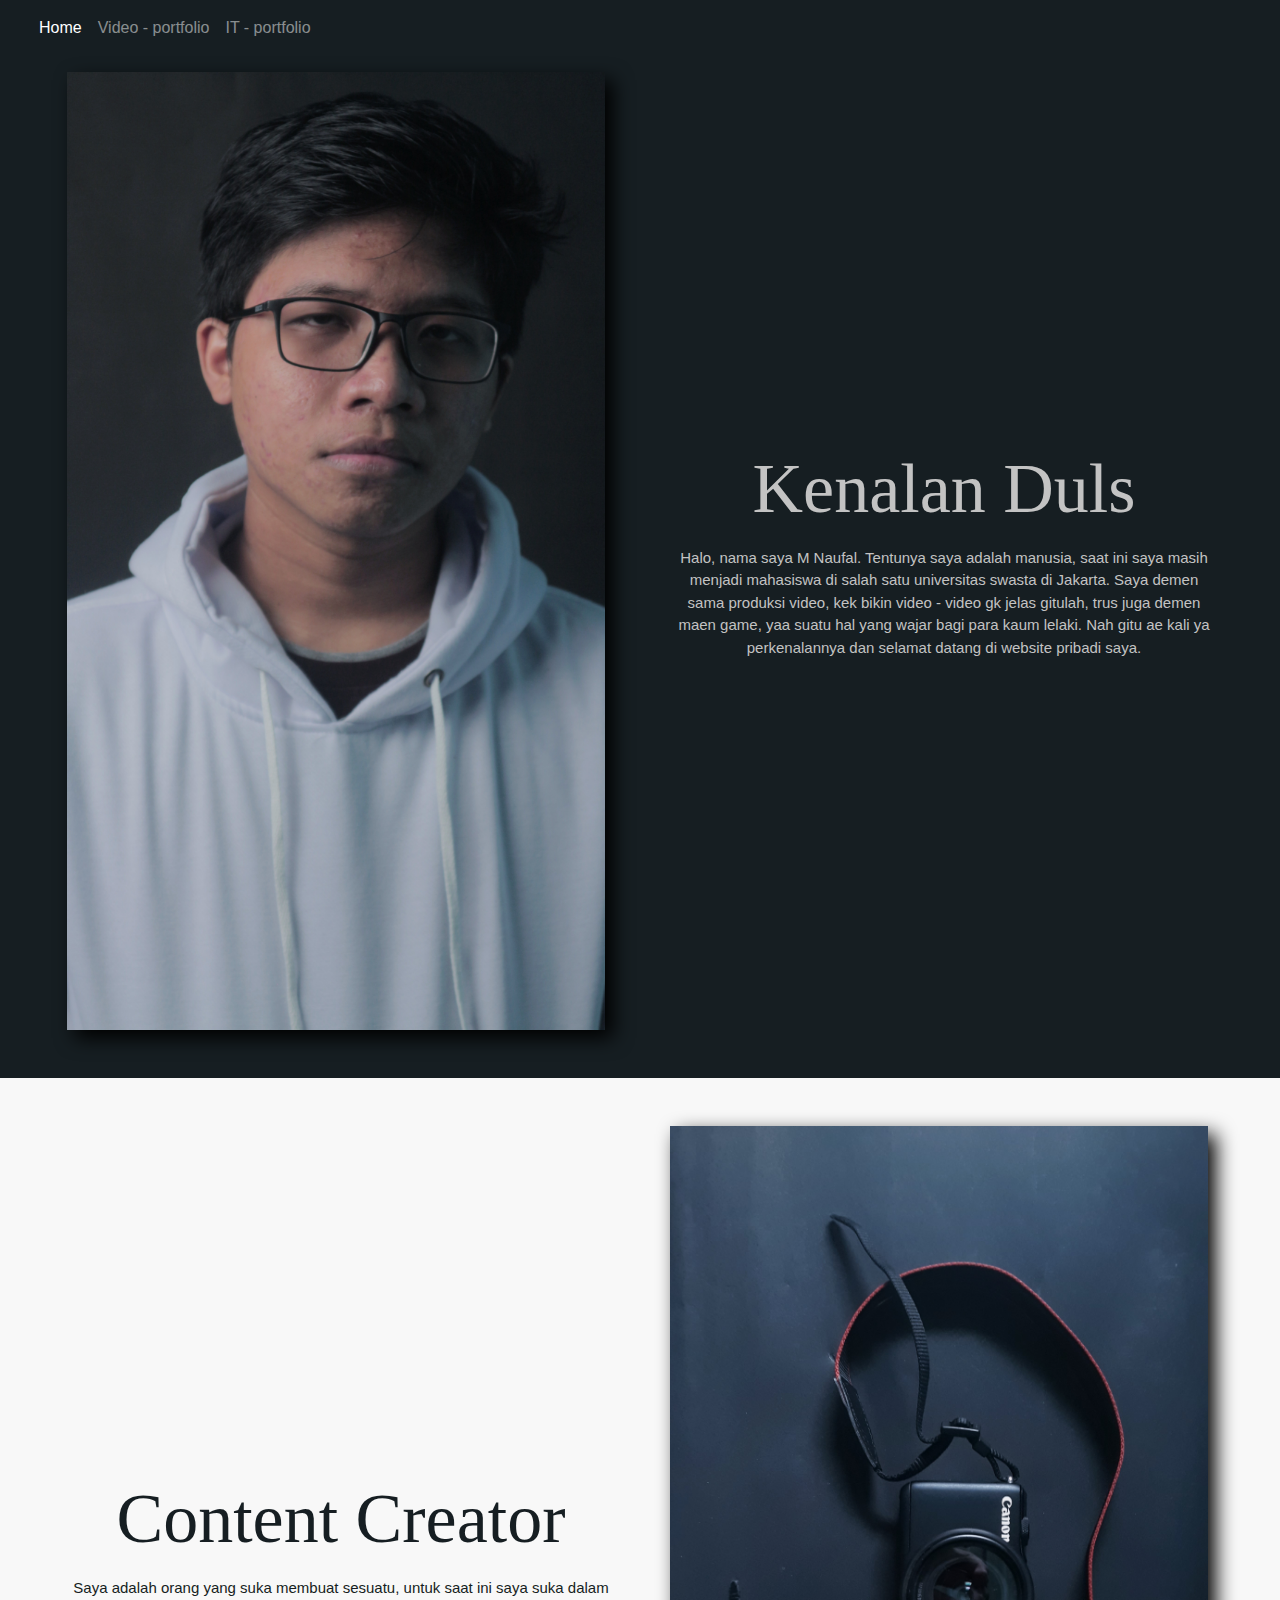
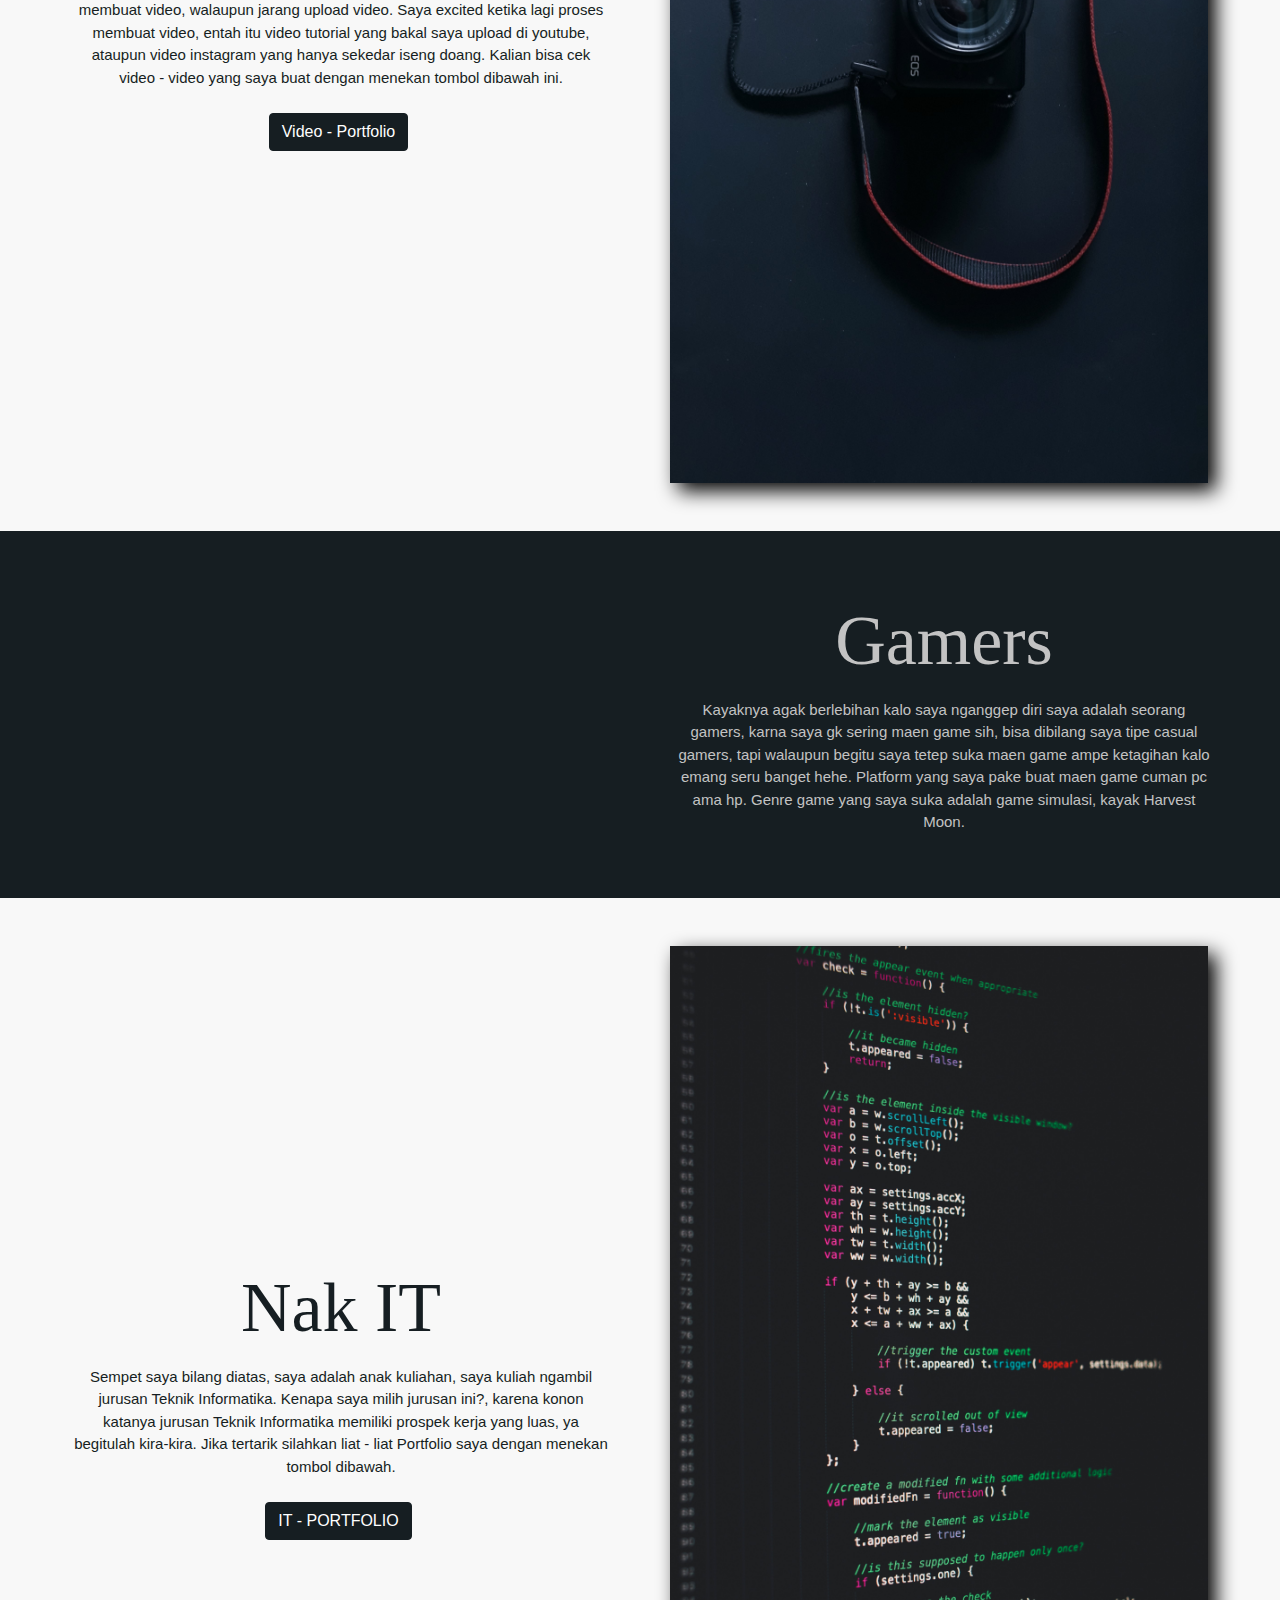
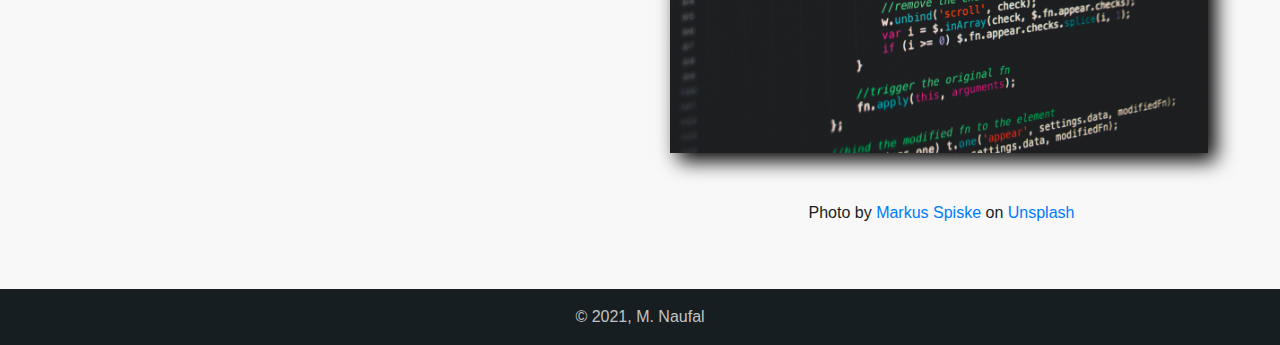
==== index.html @ 66a227f8 "Upload My Personal Website" ====
<!DOCTYPE html>
<html lang="en">
<head>
    <meta charset="UTF-8">
    <meta http-equiv="X-UA-Compatible" content="IE=edge">
    <meta name="viewport" content="width=device-width, initial-scale=1.0">
    <title>Selamat Datang</title>

    
    <link rel="stylesheet" href="css/bootstrap.css">
    <script src="https://code.jquery.com/jquery-3.5.1.slim.min.js" integrity="sha384-DfXdz2htPH0lsSSs5nCTpuj/zy4C+OGpamoFVy38MVBnE+IbbVYUew+OrCXaRkfj" crossorigin="anonymous"></script>
    <script src="https://cdn.jsdelivr.net/npm/bootstrap@4.6.0/dist/js/bootstrap.bundle.min.js" integrity="sha384-Piv4xVNRyMGpqkS2by6br4gNJ7DXjqk09RmUpJ8jgGtD7zP9yug3goQfGII0yAns" crossorigin="anonymous"></script>
    
    <style>

      /* // Small devices (landscape phones, 576px and up) */
      @media (min-width: 320px) {
        
        .title{
          font-family: MADE TOMMY Outline;
          font-size: 50px;
          margin-top: 20px;
        }

        .desc{
          font-size: 12px;
        }

        .image {
          filter: drop-shadow(8px 8px 10px black);
          width: 100%;
        }
        
      }

      /* // Small devices (landscape phones, 576px and up) */
      @media (min-width: 576px) {
        
        .title{
          font-family: MADE TOMMY Outline;
          font-size: 70px;
        }

        .desc{
          font-size: 18px;
        }

        .image {
          filter: drop-shadow(8px 8px 10px black);
          width: 100%;
        }

      }

      /* // Medium devices (tablets, 768px and up) */
      @media (min-width: 768px) {
        .title{
          font-family: MADE TOMMY Outline;
          font-size: 55px;
          padding-right: 10px;
        }

        .desc{
          font-size: 14px;
          padding-right: 10px;
        }

        .image {
          filter: drop-shadow(8px 8px 10px black);
          width: 100%;
          padding-left: 10px;
        }

      }

      /* // Large devices (desktops, 992px and up) */
      @media (min-width: 992px) {

        .title{
          font-family: MADE TOMMY Outline;
          font-size: 70px;
          padding-right: 15px;
        }

        .desc{
          font-size: 15px;
          padding-right: 15px;
        }

        .image {
          filter: drop-shadow(8px 8px 10px black);
          width: 100%;
          padding-left: 15px;
        }

      }

      /* Extra large devices (large desktops, 1200px and up) */
      @media (min-width: 1200px) {
        .title{
          font-family: MADE TOMMY Outline;
          font-size: 70px;
          padding-left: 20px;
        }

        .desc{
          font-size: 15px;
          padding-left: 20px;
        }

        .image {
          filter: drop-shadow(8px 8px 10px black);
          width: 100%;
          padding-right: 20px;
        }
      }

    </style>

</head>
<body>

<!-- navbar -->

<div class="container-fluid" style="background-color: #161E22">
  <nav class="navbar navbar-expand-md navbar-dark bg-transparent">
    <button class="navbar-toggler" type="button" data-toggle="collapse" data-target="#navbarTogglerDemo01" aria-controls="navbarTogglerDemo01" aria-expanded="false" aria-label="Toggle navigation">
      <span class="navbar-toggler-icon"></span>
    </button>
    <div class="collapse navbar-collapse" id="navbarTogglerDemo01">
      
      <ul class="navbar-nav mr-auto mt-2 mt-lg-0">
        <li class="nav-item active">
          <a class="nav-link" href="">Home <span class="sr-only">(current)</span></a>
        </li>
        <li class="nav-item">
          <a class="nav-link" href="video-portfolio.html">Video - portfolio</a>
        </li>
        <li class="nav-item">
          <a class="nav-link" href="it-portfolio.html">IT - portfolio</a>
        </li>
      </ul>

    </div>
  </nav>
</div>

<!-- navbar -->

<!-- intro -->

<div class="container-fluid" style="background-color: #161E22">

  <div class="container pb-5 pt-3" style="color: white">

    <div class="row mx-md-n5">
    
      <div class="col-md-6">
        <img src="assets/close up (color grade).jpg" alt="" class="image" id="image">
      </div>
      
      <div class="col-md-6 justify-content-center align-self-center text-center" style="color: #C3C3C3" id="intro-text">
        <h1 class="title"> Kenalan Duls </h1>
        <p class="mt-3 desc">Halo, nama saya M Naufal. Tentunya saya adalah manusia, saat ini saya masih menjadi mahasiswa di salah satu universitas swasta di Jakarta. Saya demen sama produksi video, kek bikin video - video gk jelas gitulah, trus juga demen maen game, yaa suatu hal yang wajar bagi para kaum lelaki. Nah gitu ae kali ya perkenalannya dan selamat datang di website pribadi saya. </p>
      </div>

    </div>


  </div>
    
</div>

<!-- intro -->

<!-- Content Creator -->

<div class="container-fluid" style="background-color: #F8F8F8">

  <div class="container pb-5 pt-5" style="color: white">

    <div class="row mx-md-n5" style="color: #161E22">
    
      <div class="col-md-6 order-md-6">
        <img src="assets/canon.jpg" alt="" class="image" id="image">
      </div>

      <div class="col-md-6 justify-content-center align-self-center text-center">
        <h1 class="title title-white"> Content Creator </h1>
        <p class="mt-3 desc desc-white">Saya adalah orang yang suka membuat sesuatu, untuk saat ini saya suka dalam membuat video, walaupun jarang upload video. Saya excited ketika lagi proses membuat video, entah itu video tutorial yang bakal saya upload di youtube, ataupun video instagram yang hanya sekedar iseng doang. Kalian bisa cek video - video yang saya buat dengan menekan tombol dibawah ini. </p>
        <a href="video-portfolio.php"> <button type="button" class="btn btn-dark mt-2" style="background-color: #161E22; border-color: #161E22">Video - Portfolio</button> </a>
      </div>

    </div>


  </div>
    
</div>

<!-- Content Creator -->

<!-- Gamers -->

<div class="container-fluid" style="background-color: #161E22">

  <div class="container pb-5 pt-5" style="color: white">

    <div class="row mx-md-n5">
    
      <div class="col-md-6">
        <img src="assets/game.jpg" alt="" class="image">
      </div>
      
      <div class="col-md-6 justify-content-center align-self-center text-center" style="color: #C3C3C3">
        <h1 class="title"> Gamers </h1>
        <p class="mt-3 desc">Kayaknya agak berlebihan kalo saya nganggep diri saya adalah seorang gamers, karna saya gk sering maen game sih, bisa dibilang saya tipe casual gamers, tapi walaupun begitu saya tetep suka maen game ampe ketagihan kalo emang seru banget hehe. Platform yang saya pake buat maen game cuman pc ama hp. Genre game yang saya suka adalah game simulasi, kayak Harvest Moon. </p>
      </div>

    </div>


  </div>
    
</div>

<!-- Gamers -->

<!-- Nak IT -->

<div class="container-fluid" style="background-color: #F8F8F8">

  <div class="container pb-5 pt-5" style="color: white">

    <div class="row mx-md-n5" style="color: #161E22">
    
      <div class="col-md-6 order-md-6">
        <img src="assets/code.jpg" alt="" class="image">
        <p class="mt-5 text-center"> Photo by <a href="https://unsplash.com/@markusspiske?utm_source=unsplash&utm_medium=referral&utm_content=creditCopyText" target="_blank">Markus Spiske</a> on <a href="https://unsplash.com/s/photos/coding?utm_source=unsplash&utm_medium=referral&utm_content=creditCopyText" target="_blank">Unsplash</a></p> 
      </div>

      <div class="col-md-6 justify-content-center align-self-center text-center">
        <h1 class="title title-white"> Nak IT </h1>
        <p class="mt-3 desc desc-white">Sempet saya bilang diatas, saya adalah anak kuliahan, saya kuliah ngambil jurusan Teknik Informatika. Kenapa saya milih jurusan ini?, karena konon katanya jurusan Teknik Informatika memiliki prospek kerja yang luas, ya begitulah kira-kira. Jika tertarik silahkan liat - liat Portfolio saya dengan menekan tombol dibawah.</p>
        <a href="it-portfolio.php"> <button type="button" class="btn btn-dark mt-2" style="background-color: #161E22; border-color: #161E22">IT - PORTFOLIO</button> </a>
      </div>

    </div>

    
  
  </div>
    
</div>

<!-- Nak IT -->

<!-- copyright -->
<div class="container-fluid" style="background-color: #161E22">

  <div class="container" style="color: white">

    <div class="row mx-md-n5">
      
      <div class="col-md-12 text-center" style="color: #C3C3C3">
        <p class="mt-3">© 2021, M. Naufal</p>
      </div>

    </div>


  </div>
    
</div>
<!-- copyright -->

</body>

</html>
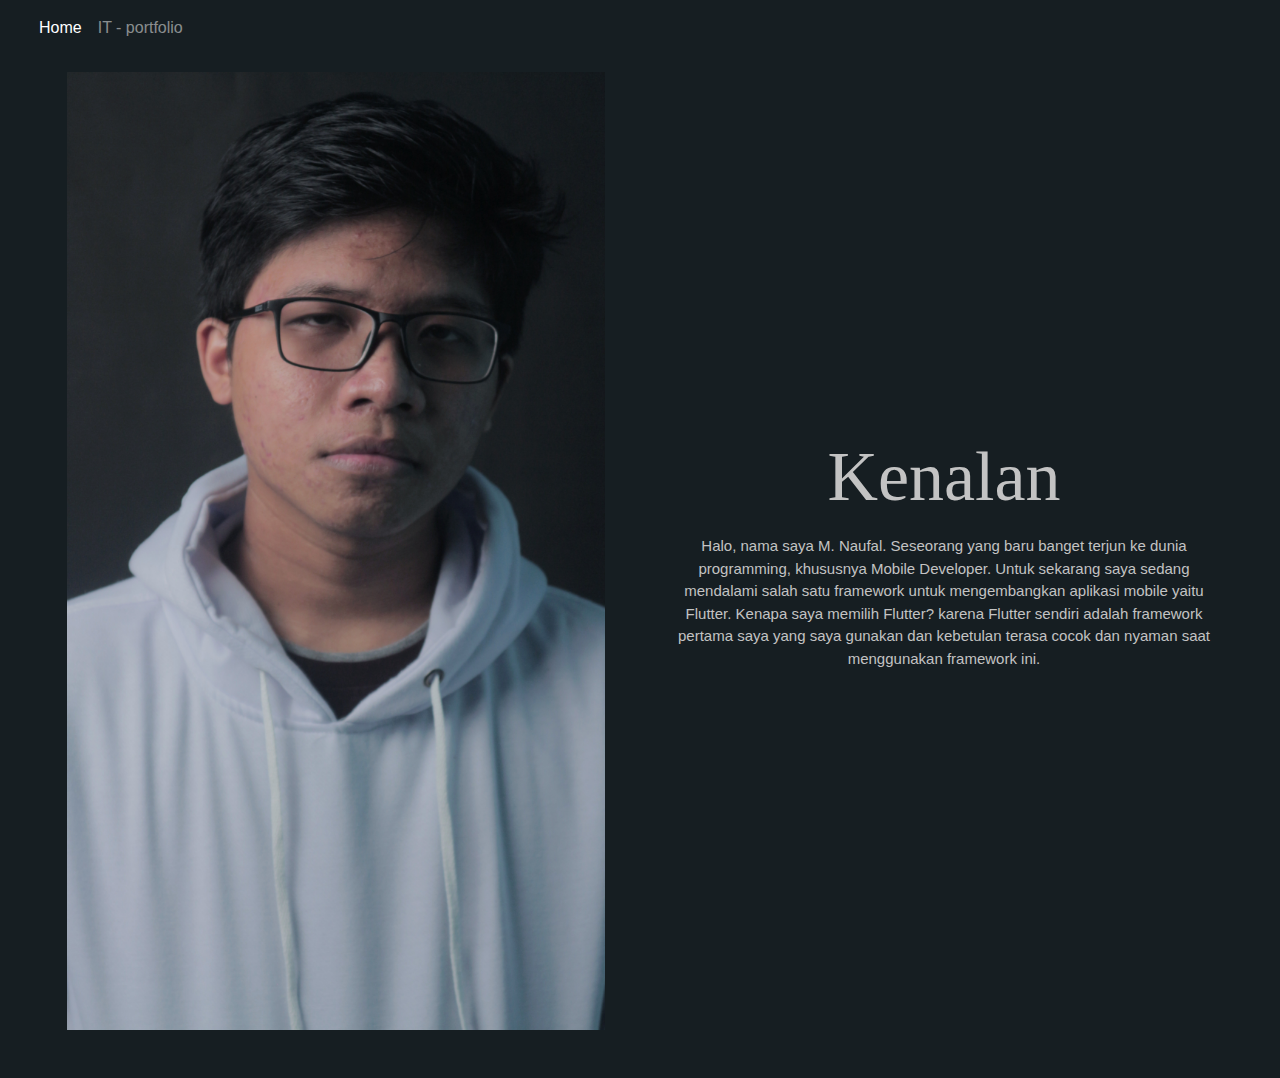
==== commit c38e50f1: "asset update" ====
--- a/index.html
+++ b/index.html
@@ -1,278 +1,308 @@
 <!DOCTYPE html>
 <html lang="en">
+
 <head>
-    <meta charset="UTF-8">
-    <meta http-equiv="X-UA-Compatible" content="IE=edge">
-    <meta name="viewport" content="width=device-width, initial-scale=1.0">
-    <title>Selamat Datang</title>
-
-    
-    <link rel="stylesheet" href="css/bootstrap.css">
-    <script src="https://code.jquery.com/jquery-3.5.1.slim.min.js" integrity="sha384-DfXdz2htPH0lsSSs5nCTpuj/zy4C+OGpamoFVy38MVBnE+IbbVYUew+OrCXaRkfj" crossorigin="anonymous"></script>
-    <script src="https://cdn.jsdelivr.net/npm/bootstrap@4.6.0/dist/js/bootstrap.bundle.min.js" integrity="sha384-Piv4xVNRyMGpqkS2by6br4gNJ7DXjqk09RmUpJ8jgGtD7zP9yug3goQfGII0yAns" crossorigin="anonymous"></script>
-    
-    <style>
-
-      /* // Small devices (landscape phones, 576px and up) */
-      @media (min-width: 320px) {
-        
-        .title{
-          font-family: MADE TOMMY Outline;
-          font-size: 50px;
-          margin-top: 20px;
+  <meta charset="UTF-8">
+  <meta http-equiv="X-UA-Compatible" content="IE=edge">
+  <meta name="viewport" content="width=device-width, initial-scale=1.0">
+  <title>Selamat Datang</title>
+
+
+  <link rel="stylesheet" href="css/bootstrap.css">
+  <script src="https://code.jquery.com/jquery-3.5.1.slim.min.js"
+    integrity="sha384-DfXdz2htPH0lsSSs5nCTpuj/zy4C+OGpamoFVy38MVBnE+IbbVYUew+OrCXaRkfj"
+    crossorigin="anonymous"></script>
+  <script src="https://cdn.jsdelivr.net/npm/bootstrap@4.6.0/dist/js/bootstrap.bundle.min.js"
+    integrity="sha384-Piv4xVNRyMGpqkS2by6br4gNJ7DXjqk09RmUpJ8jgGtD7zP9yug3goQfGII0yAns"
+    crossorigin="anonymous"></script>
+
+  <style>
+    /* // Small devices (landscape phones, 576px and up) */
+    @media (min-width: 320px) {
+
+      .title {
+        font-family: MADE TOMMY Outline;
+        font-size: 50px;
+        margin-top: 20px;
+      }
+
+      .desc {
+        font-size: 12px;
+      }
+
+      .image {
+        /* filter: drop-shadow(8px 8px 10px black); */
+        width: 100%;
+      }
+
+      .project-image {
+            /* filter: drop-shadow(2px 2px 5px rgb(199, 199, 199)); */
+            width: 100%
         }
 
-        .desc{
-          font-size: 12px;
-        }
-
-        .image {
-          filter: drop-shadow(8px 8px 10px black);
-          width: 100%;
-        }
-        
-      }
-
-      /* // Small devices (landscape phones, 576px and up) */
-      @media (min-width: 576px) {
-        
-        .title{
-          font-family: MADE TOMMY Outline;
-          font-size: 70px;
-        }
-
-        .desc{
-          font-size: 18px;
-        }
-
-        .image {
-          filter: drop-shadow(8px 8px 10px black);
-          width: 100%;
-        }
-
-      }
-
-      /* // Medium devices (tablets, 768px and up) */
-      @media (min-width: 768px) {
-        .title{
-          font-family: MADE TOMMY Outline;
-          font-size: 55px;
-          padding-right: 10px;
-        }
-
-        .desc{
-          font-size: 14px;
-          padding-right: 10px;
-        }
-
-        .image {
-          filter: drop-shadow(8px 8px 10px black);
-          width: 100%;
-          padding-left: 10px;
-        }
-
-      }
-
-      /* // Large devices (desktops, 992px and up) */
-      @media (min-width: 992px) {
-
-        .title{
-          font-family: MADE TOMMY Outline;
-          font-size: 70px;
-          padding-right: 15px;
-        }
-
-        .desc{
-          font-size: 15px;
-          padding-right: 15px;
-        }
-
-        .image {
-          filter: drop-shadow(8px 8px 10px black);
-          width: 100%;
-          padding-left: 15px;
-        }
-
-      }
-
-      /* Extra large devices (large desktops, 1200px and up) */
-      @media (min-width: 1200px) {
-        .title{
-          font-family: MADE TOMMY Outline;
-          font-size: 70px;
-          padding-left: 20px;
-        }
-
-        .desc{
-          font-size: 15px;
-          padding-left: 20px;
-        }
-
-        .image {
-          filter: drop-shadow(8px 8px 10px black);
-          width: 100%;
-          padding-right: 20px;
-        }
-      }
-
-    </style>
+    }
+
+    /* // Small devices (landscape phones, 576px and up) */
+    @media (min-width: 576px) {
+
+      .title {
+        font-family: MADE TOMMY Outline;
+        font-size: 70px;
+      }
+
+      .desc {
+        font-size: 18px;
+      }
+
+      .image {
+        /* filter: drop-shadow(8px 8px 10px black); */
+        width: 100%;
+      }
+
+    }
+
+    /* // Medium devices (tablets, 768px and up) */
+    @media (min-width: 768px) {
+      .title {
+        font-family: MADE TOMMY Outline;
+        font-size: 55px;
+        padding-right: 10px;
+      }
+
+      .desc {
+        font-size: 14px;
+        padding-right: 10px;
+      }
+
+      .image {
+        /* filter: drop-shadow(8px 8px 10px black); */
+        width: 100%;
+        padding-left: 10px;
+      }
+
+    }
+
+    /* // Large devices (desktops, 992px and up) */
+    @media (min-width: 992px) {
+
+      .title {
+        font-family: MADE TOMMY Outline;
+        font-size: 70px;
+        padding-right: 15px;
+      }
+
+      .desc {
+        font-size: 15px;
+        padding-right: 15px;
+      }
+
+      .image {
+        /* filter: drop-shadow(8px 8px 10px black); */
+        width: 100%;
+        padding-left: 15px;
+      }
+
+    }
+
+    /* Extra large devices (large desktops, 1200px and up) */
+    @media (min-width: 1200px) {
+      .title {
+        font-family: MADE TOMMY Outline;
+        font-size: 70px;
+        padding-left: 20px;
+      }
+
+      .desc {
+        font-size: 15px;
+        padding-left: 20px;
+      }
+
+      .image {
+        /* filter: drop-shadow(8px 8px 10px black); */
+        width: 100%;
+        padding-right: 20px;
+      }
+    }
+  </style>
 
 </head>
+
 <body>
 
-<!-- navbar -->
-
-<div class="container-fluid" style="background-color: #161E22">
-  <nav class="navbar navbar-expand-md navbar-dark bg-transparent">
-    <button class="navbar-toggler" type="button" data-toggle="collapse" data-target="#navbarTogglerDemo01" aria-controls="navbarTogglerDemo01" aria-expanded="false" aria-label="Toggle navigation">
-      <span class="navbar-toggler-icon"></span>
-    </button>
-    <div class="collapse navbar-collapse" id="navbarTogglerDemo01">
-      
-      <ul class="navbar-nav mr-auto mt-2 mt-lg-0">
-        <li class="nav-item active">
-          <a class="nav-link" href="">Home <span class="sr-only">(current)</span></a>
-        </li>
-        <li class="nav-item">
-          <a class="nav-link" href="video-portfolio.html">Video - portfolio</a>
-        </li>
-        <li class="nav-item">
-          <a class="nav-link" href="it-portfolio.html">IT - portfolio</a>
-        </li>
-      </ul>
-
-    </div>
-  </nav>
-</div>
-
-<!-- navbar -->
-
-<!-- intro -->
-
-<div class="container-fluid" style="background-color: #161E22">
-
-  <div class="container pb-5 pt-3" style="color: white">
-
-    <div class="row mx-md-n5">
-    
-      <div class="col-md-6">
-        <img src="assets/close up (color grade).jpg" alt="" class="image" id="image">
-      </div>
-      
-      <div class="col-md-6 justify-content-center align-self-center text-center" style="color: #C3C3C3" id="intro-text">
-        <h1 class="title"> Kenalan Duls </h1>
-        <p class="mt-3 desc">Halo, nama saya M Naufal. Tentunya saya adalah manusia, saat ini saya masih menjadi mahasiswa di salah satu universitas swasta di Jakarta. Saya demen sama produksi video, kek bikin video - video gk jelas gitulah, trus juga demen maen game, yaa suatu hal yang wajar bagi para kaum lelaki. Nah gitu ae kali ya perkenalannya dan selamat datang di website pribadi saya. </p>
-      </div>
-
-    </div>
-
-
+  <!-- navbar -->
+
+  <div class="container-fluid" style="background-color: #161E22">
+    <nav class="navbar navbar-expand-md navbar-dark bg-transparent">
+      <button class="navbar-toggler" type="button" data-toggle="collapse" data-target="#navbarTogglerDemo01"
+        aria-controls="navbarTogglerDemo01" aria-expanded="false" aria-label="Toggle navigation">
+        <span class="navbar-toggler-icon"></span>
+      </button>
+      <div class="collapse navbar-collapse" id="navbarTogglerDemo01">
+
+        <ul class="navbar-nav mr-auto mt-2 mt-lg-0">
+          <li class="nav-item active">
+            <a class="nav-link" href="">Home <span class="sr-only">(current)</span></a>
+          </li>
+          <!-- <li class="nav-item">
+            <a class="nav-link" href="video-portfolio.html">Video - portfolio</a>
+          </li> -->
+          <li class="nav-item">
+            <a class="nav-link" href="it-portfolio.html">IT - portfolio</a>
+          </li>
+        </ul>
+
+      </div>
+    </nav>
   </div>
-    
-</div>
-
-<!-- intro -->
-
-<!-- Content Creator -->
-
-<div class="container-fluid" style="background-color: #F8F8F8">
-
-  <div class="container pb-5 pt-5" style="color: white">
-
-    <div class="row mx-md-n5" style="color: #161E22">
-    
-      <div class="col-md-6 order-md-6">
-        <img src="assets/canon.jpg" alt="" class="image" id="image">
-      </div>
-
-      <div class="col-md-6 justify-content-center align-self-center text-center">
-        <h1 class="title title-white"> Content Creator </h1>
-        <p class="mt-3 desc desc-white">Saya adalah orang yang suka membuat sesuatu, untuk saat ini saya suka dalam membuat video, walaupun jarang upload video. Saya excited ketika lagi proses membuat video, entah itu video tutorial yang bakal saya upload di youtube, ataupun video instagram yang hanya sekedar iseng doang. Kalian bisa cek video - video yang saya buat dengan menekan tombol dibawah ini. </p>
-        <a href="video-portfolio.php"> <button type="button" class="btn btn-dark mt-2" style="background-color: #161E22; border-color: #161E22">Video - Portfolio</button> </a>
-      </div>
-
-    </div>
-
+
+  <!-- navbar -->
+
+  <!-- intro -->
+
+  <div class="container-fluid" style="background-color: #161E22">
+
+    <div class="container pb-5 pt-3" style="color: white">
+
+      <div class="row mx-md-n5">
+
+        <div class="col-md-6">
+          <img src="assets/close up (color grade).jpg" alt="" class="image" id="image">
+        </div>
+
+        <div class="col-md-6 justify-content-center align-self-center text-center" style="color: #C3C3C3"
+          id="intro-text">
+          <h1 class="title"> Kenalan </h1>
+          <p class="mt-3 desc">Halo, nama saya M. Naufal. Seseorang yang baru banget terjun ke dunia programming,
+            khususnya Mobile Developer. Untuk sekarang saya sedang mendalami salah satu framework untuk mengembangkan
+            aplikasi mobile yaitu Flutter. Kenapa saya memilih Flutter? karena Flutter sendiri adalah framework pertama
+            saya yang saya gunakan dan kebetulan terasa cocok dan nyaman saat menggunakan framework ini. </p>
+        </div>
+
+      </div>
+
+
+    </div>
 
   </div>
-    
-</div>
-
-<!-- Content Creator -->
-
-<!-- Gamers -->
-
-<div class="container-fluid" style="background-color: #161E22">
-
-  <div class="container pb-5 pt-5" style="color: white">
-
-    <div class="row mx-md-n5">
-    
-      <div class="col-md-6">
-        <img src="assets/game.jpg" alt="" class="image">
-      </div>
-      
-      <div class="col-md-6 justify-content-center align-self-center text-center" style="color: #C3C3C3">
-        <h1 class="title"> Gamers </h1>
-        <p class="mt-3 desc">Kayaknya agak berlebihan kalo saya nganggep diri saya adalah seorang gamers, karna saya gk sering maen game sih, bisa dibilang saya tipe casual gamers, tapi walaupun begitu saya tetep suka maen game ampe ketagihan kalo emang seru banget hehe. Platform yang saya pake buat maen game cuman pc ama hp. Genre game yang saya suka adalah game simulasi, kayak Harvest Moon. </p>
-      </div>
-
-    </div>
-
-
-  </div>
-    
-</div>
-
-<!-- Gamers -->
-
-<!-- Nak IT -->
-
-<div class="container-fluid" style="background-color: #F8F8F8">
-
-  <div class="container pb-5 pt-5" style="color: white">
-
-    <div class="row mx-md-n5" style="color: #161E22">
-    
-      <div class="col-md-6 order-md-6">
-        <img src="assets/code.jpg" alt="" class="image">
-        <p class="mt-5 text-center"> Photo by <a href="https://unsplash.com/@markusspiske?utm_source=unsplash&utm_medium=referral&utm_content=creditCopyText" target="_blank">Markus Spiske</a> on <a href="https://unsplash.com/s/photos/coding?utm_source=unsplash&utm_medium=referral&utm_content=creditCopyText" target="_blank">Unsplash</a></p> 
-      </div>
-
-      <div class="col-md-6 justify-content-center align-self-center text-center">
-        <h1 class="title title-white"> Nak IT </h1>
-        <p class="mt-3 desc desc-white">Sempet saya bilang diatas, saya adalah anak kuliahan, saya kuliah ngambil jurusan Teknik Informatika. Kenapa saya milih jurusan ini?, karena konon katanya jurusan Teknik Informatika memiliki prospek kerja yang luas, ya begitulah kira-kira. Jika tertarik silahkan liat - liat Portfolio saya dengan menekan tombol dibawah.</p>
-        <a href="it-portfolio.php"> <button type="button" class="btn btn-dark mt-2" style="background-color: #161E22; border-color: #161E22">IT - PORTFOLIO</button> </a>
-      </div>
-
-    </div>
-
-    
-  
-  </div>
-    
-</div>
-
-<!-- Nak IT -->
-
-<!-- copyright -->
-<div class="container-fluid" style="background-color: #161E22">
-
-  <div class="container" style="color: white">
-
-    <div class="row mx-md-n5">
-      
-      <div class="col-md-12 text-center" style="color: #C3C3C3">
-        <p class="mt-3">© 2021, M. Naufal</p>
-      </div>
-
-    </div>
-
-
-  </div>
-    
-</div>
-<!-- copyright -->
+
+  <!-- intro -->
+
+  <!-- Content Creator -->
+
+  <!-- <div class="container-fluid" style="background-color: #F8F8F8">
+
+    <div class="container pb-5 pt-5" style="color: white">
+
+      <div class="row mx-md-n5">
+
+        <div class="col-md-6 pl-4 justify-content-center align-self-center">
+            <img src="assets/cook-kuy.png" alt="" class="project-image">
+        </div>
+
+        <div class="col-md-6 mt-3 pr-4 justify-content-center align-self-center" style="color: #161E22;">
+            <h4 class="card-text project-title"> Sunnah Life </h4>
+            <p class="project-desc">Sunnah Life adalah aplikasi yang bertujuan sebagai wadah kita sebagai muslim yang ingin mengikuti Sunnah Rasulullah. Fitur pada aplikasi ini lumayan beragam seperti fitur Al-Qur'an, fitur pengingat sholat, arah kiblat, dan bahkan pinjaman non-riba pun ada disini.</p>
+            <a href="https://github.com/muhnofal/cook_kuy" target=”_blank”>
+                <div class="project-link">
+                    <button type="button" class="btn btn-dark mt-2"
+                        style="background-color: #161E22; border-color: #161E22">Baca Selengkapnya</button>
+                </div>
+            </a>
+        </div>
+
+    </div>
+
+
+    </div>
+
+  </div> -->
+  <!-- Content Creator -->
+
+
+  <!-- Gamers -->
+
+  <!-- <div class="container-fluid" style="background-color: #161E22">
+
+    <div class="container pb-5 pt-5" style="color: white">
+
+      <div class="row mx-md-n5">
+
+        <div class="col-md-6">
+          <img src="assets/game.jpg" alt="" class="image">
+        </div>
+
+        <div class="col-md-6 justify-content-center align-self-center text-center" style="color: #C3C3C3">
+          <h1 class="title"> Gamers </h1>
+          <p class="mt-3 desc">Kayaknya agak berlebihan kalo saya nganggep diri saya adalah seorang gamers, karna saya
+            gk sering maen game sih, bisa dibilang saya tipe casual gamers, tapi walaupun begitu saya tetep suka maen
+            game ampe ketagihan kalo emang seru banget hehe. Platform yang saya pake buat maen game cuman pc ama hp.
+            Genre game yang saya suka adalah game simulasi, kayak Harvest Moon. </p>
+        </div>
+
+      </div>
+
+
+    </div>
+
+  </div> -->
+
+  <!-- Gamers -->
+
+  <!-- Nak IT -->
+
+  <!-- <div class="container-fluid" style="background-color: #F8F8F8">
+
+    <div class="container pb-5 pt-5" style="color: white">
+
+      <div class="row mx-md-n5" style="color: #161E22">
+
+        <div class="col-md-6 order-md-6">
+          <img src="assets/code.jpg" alt="" class="image">
+          <p class="mt-5 text-center"> Photo by <a
+              href="https://unsplash.com/@markusspiske?utm_source=unsplash&utm_medium=referral&utm_content=creditCopyText"
+              target="_blank">Markus Spiske</a> on <a
+              href="https://unsplash.com/s/photos/coding?utm_source=unsplash&utm_medium=referral&utm_content=creditCopyText"
+              target="_blank">Unsplash</a></p>
+        </div>
+
+        <div class="col-md-6 justify-content-center align-self-center text-center">
+          <h1 class="title title-white"> Nak IT </h1>
+          <p class="mt-3 desc desc-white">Sempet saya bilang diatas, saya adalah anak kuliahan, saya kuliah ngambil
+            jurusan Teknik Informatika. Kenapa saya milih jurusan ini?, karena konon katanya jurusan Teknik Informatika
+            memiliki prospek kerja yang luas, ya begitulah kira-kira. Jika tertarik silahkan liat - liat Portfolio saya
+            dengan menekan tombol dibawah.</p>
+          <a href="it-portfolio.html"> <button type="button" class="btn btn-dark mt-2"
+              style="background-color: #161E22; border-color: #161E22">IT - PORTFOLIO</button> </a>
+        </div>
+
+      </div>
+
+
+
+    </div>
+
+  </div> -->
+
+  <!-- Nak IT -->
+
+  <!-- copyright -->
+  <!-- <div class="container-fluid" style="background-color: #161E22">
+
+    <div class="container" style="color: white">
+
+      <div class="row mx-md-n5">
+
+        <div class="col-md-12 text-center" style="color: #C3C3C3">
+          <p class="mt-3">© 2021, M. Naufal</p>
+        </div>
+
+      </div>
+
+
+    </div>
+
+  </div> -->
+  <!-- copyright -->
 
 </body>
 
